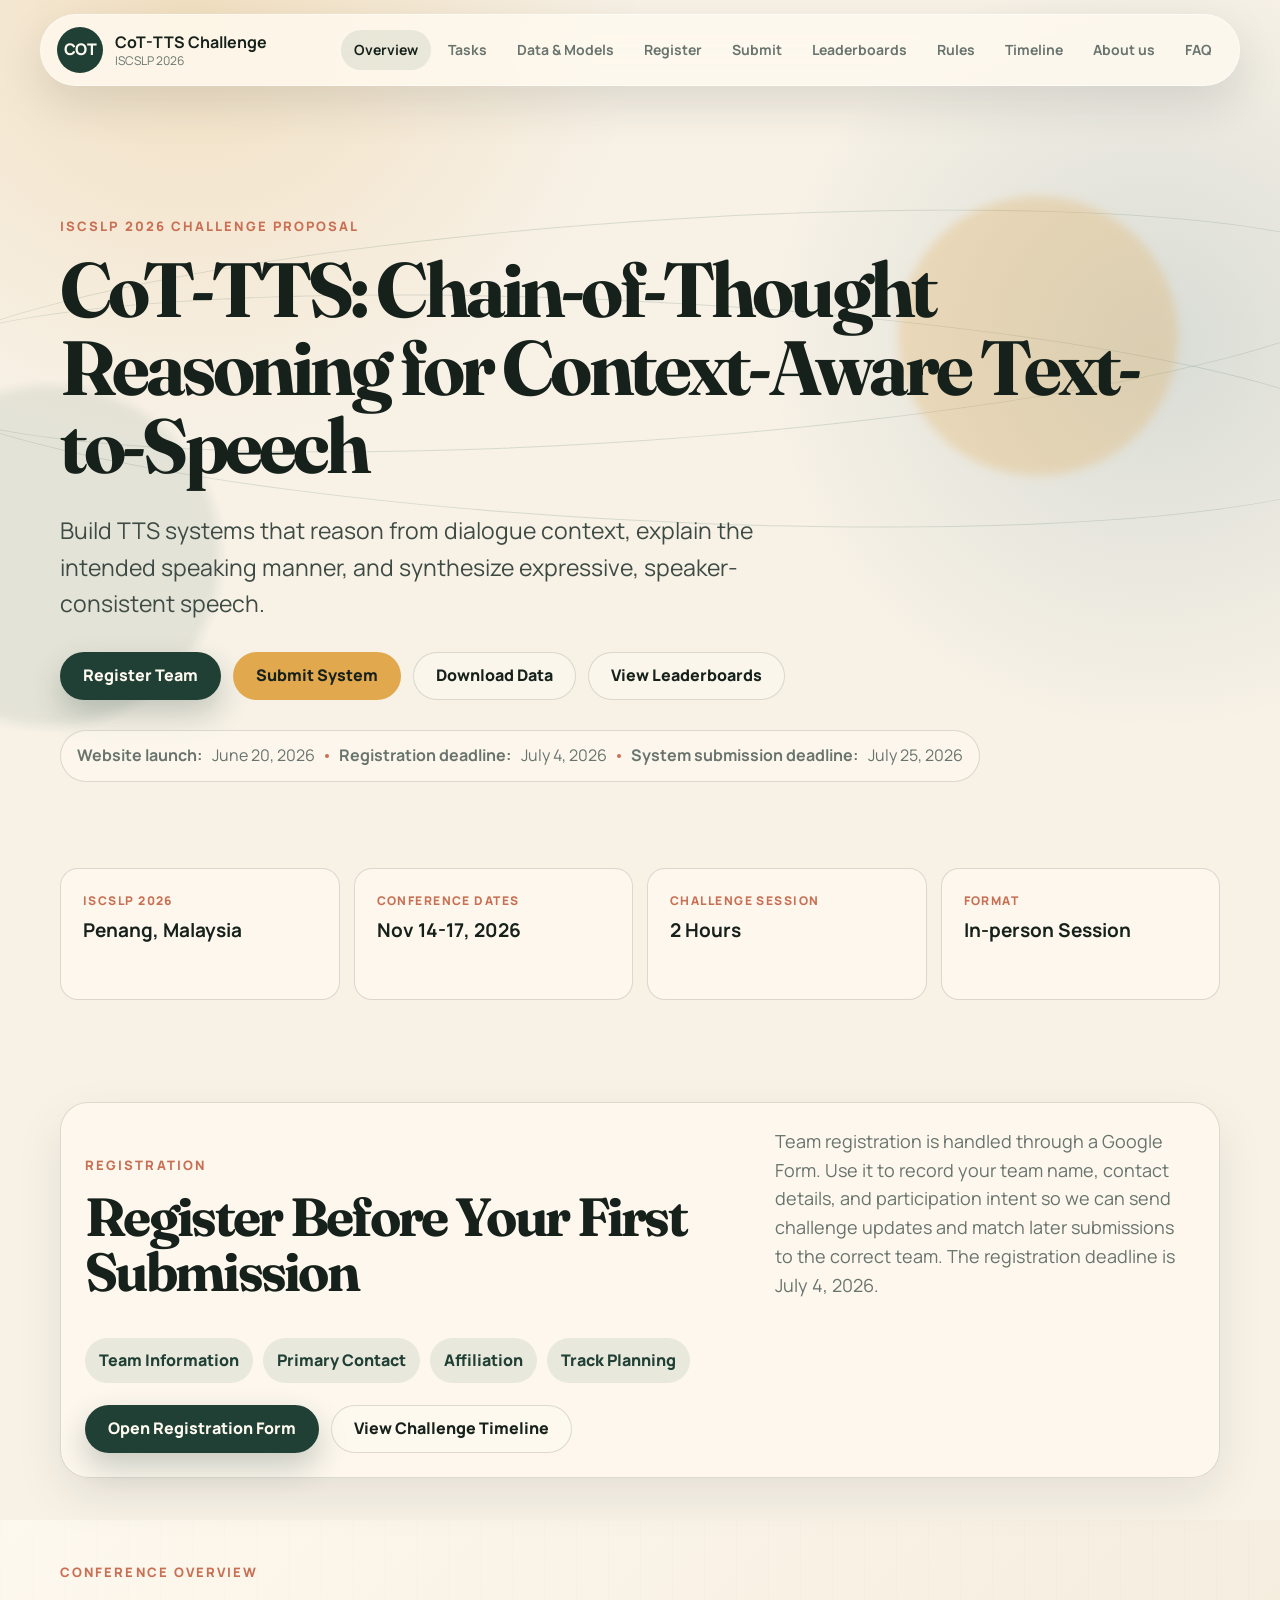
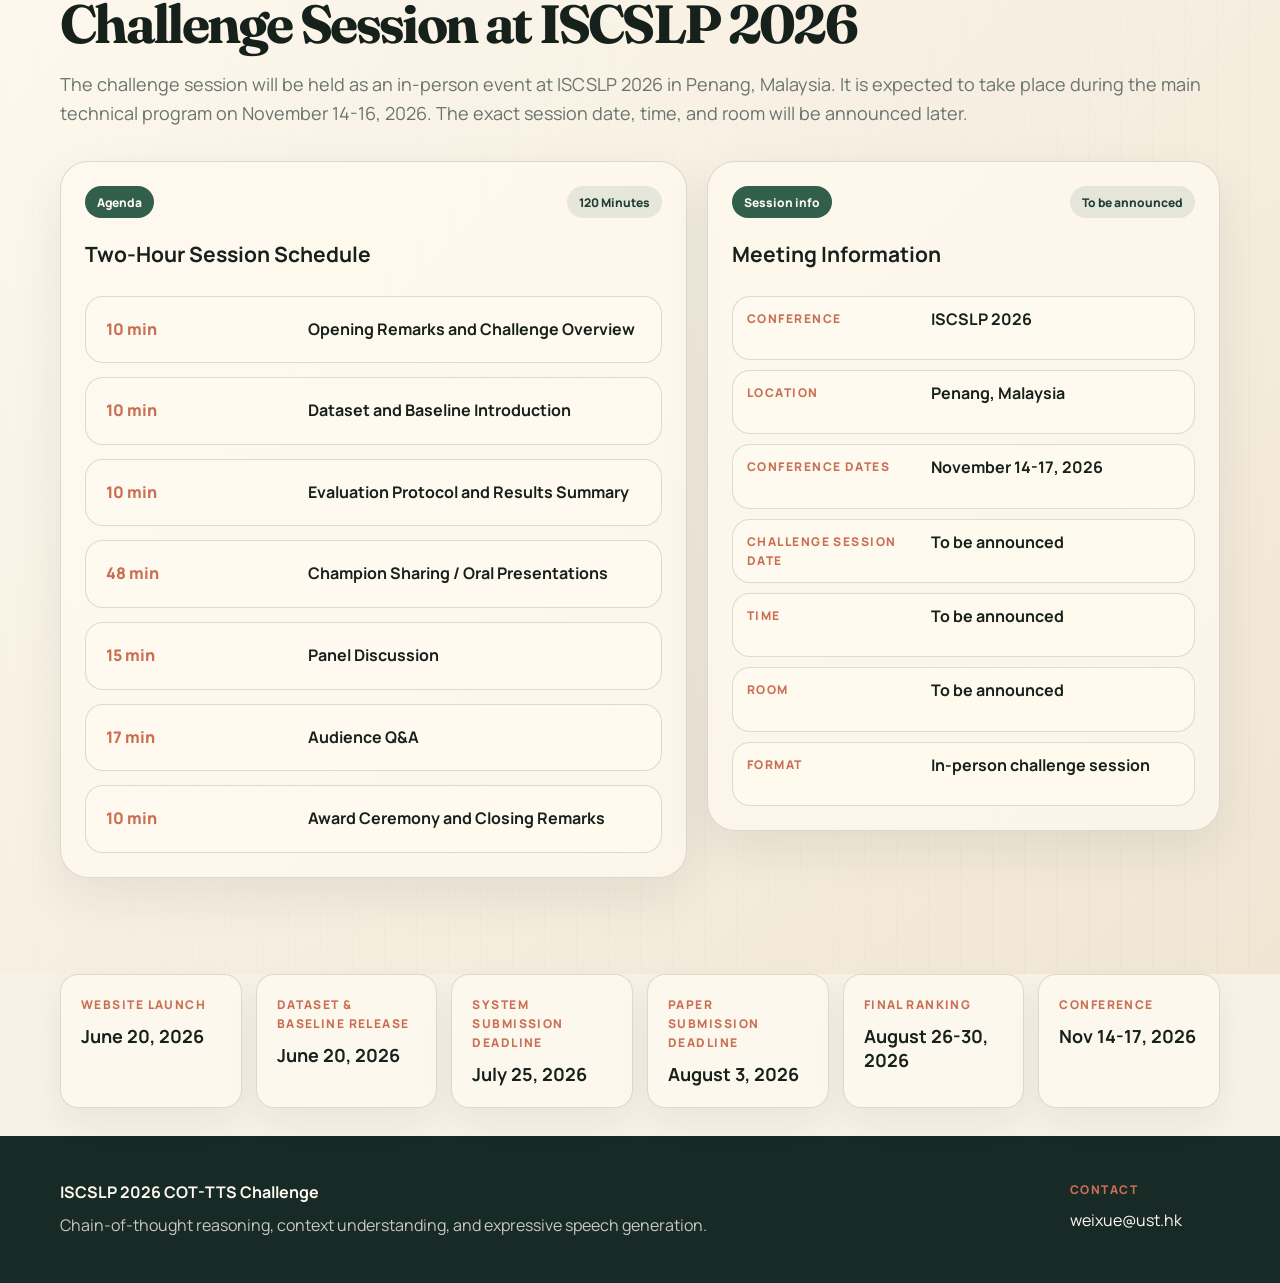
==== index.html @ 22c785c3 "initial commit" ====
<!doctype html>
<html lang="en">
  <head>
    <meta charset="utf-8">
    <meta name="viewport" content="width=device-width, initial-scale=1">
    <meta name="description" content="ISCSLP 2026 CoT-TTS Challenge: Chain-of-Thought Reasoning for Context-Aware Text-to-Speech">
    <title>Overview | ISCSLP 2026</title>
    <link rel="preconnect" href="https://fonts.googleapis.com">
    <link rel="preconnect" href="https://fonts.gstatic.com" crossorigin>
    <link href="https://fonts.googleapis.com/css2?family=Fraunces:opsz,wght@9..144,600;9..144,750&family=Manrope:wght@400;500;600;700;800&display=swap" rel="stylesheet">
    <link rel="stylesheet" href="styles.css">
  </head>
  <body>
    <header class="site-header" >
      <a class="brand" href="index.html" aria-label="Go to overview">
        <span class="brand-mark">COT</span>
        <span>
          <strong>CoT-TTS Challenge</strong>
          <small>ISCSLP 2026</small>
        </span>
      </a>
      <button class="nav-toggle" type="button" aria-expanded="false" aria-controls="site-nav">
        <span></span>
        <span></span>
      </button>
      <nav class="site-nav" id="site-nav" aria-label="Primary navigation">
        <a href="index.html">Overview</a>
        <a href="tasks.html">Tasks</a>
        <a href="resources.html">Data & Models</a>
        <a href="https://docs.google.com/forms/d/e/1FAIpQLSdpfl5xI0nBUQJxdKUBR28gNc4p3qWKz-i7frjGPSULGJuAfw/viewform?usp=dialog" target="_blank" rel="noreferrer">Register</a>
        <a href="submit.html">Submit</a>
        <a href="leaderboards.html">Leaderboards</a>
        <a href="rules.html">Rules</a>
        <a href="timeline.html">Timeline</a>
        <a href="community.html">About us</a>
        <a href="faq.html">FAQ</a>
      </nav>
    </header>

    <main>
      <section class="hero section-pad overview-hero" id="overview">
        <div class="hero-bg" aria-hidden="true">
          <span class="wave wave-a"></span>
          <span class="wave wave-b"></span>
          <span class="orb orb-a"></span>
          <span class="orb orb-b"></span>
        </div>
        <div class="container hero-grid">
          <div class="hero-copy reveal">
            <p class="eyebrow">ISCSLP 2026 challenge proposal</p>
            <h1>CoT-TTS: Chain-of-Thought Reasoning for Context-Aware Text-to-Speech</h1>
            <p class="lead">
              Build TTS systems that reason from dialogue context,
              explain the intended speaking manner, and synthesize expressive,
              speaker-consistent speech.
            </p>
            <div class="hero-actions">
              <a class="btn primary" href="https://docs.google.com/forms/d/e/1FAIpQLSdpfl5xI0nBUQJxdKUBR28gNc4p3qWKz-i7frjGPSULGJuAfw/viewform?usp=dialog" target="_blank" rel="noreferrer">Register Team</a>
              <a class="btn secondary" href="submit.html">Submit System</a>
              <a class="btn ghost" href="resources.html">Download Data</a>
              <a class="btn ghost" href="leaderboards.html">View Leaderboards</a>
            </div>
            <div class="notice">
              <strong>Website launch:</strong> June 20, 2026
              <span></span>
              <strong>Registration deadline:</strong> July 4, 2026
              <span></span>
              <strong>System submission deadline:</strong> July 25, 2026
            </div>
          </div>
        </div>
      </section>

      <section class="section-pad compact overview-stats">
        <div class="container">
          <div class="facts reveal">
            <article>
              <span>ISCSLP 2026</span>
              <strong>Penang, Malaysia</strong>
            </article>
            <article>
              <span>Conference Dates</span>
              <strong>Nov 14-17, 2026</strong>
            </article>
            <article>
              <span>Challenge Session</span>
              <strong>2 Hours</strong>
            </article>
            <article>
              <span>Format</span>
              <strong>In-person Session</strong>
            </article>
          </div>
        </div>
      </section>

      <section class="section-pad compact">
        <div class="container">
          <div class="access-panel reveal">
            <div class="section-heading split registration-heading">
              <div>
                <p class="eyebrow">Registration</p>
                <h2>Register Before Your First Submission</h2>
              </div>
              <p>
                Team registration is handled through a Google Form. Use it to record your
                team name, contact details, and participation intent so we can send
                challenge updates and match later submissions to the correct team. The
                registration deadline is July 4, 2026.
              </p>
            </div>
            <div class="access-steps">
              <span>Team Information</span>
              <span>Primary Contact</span>
              <span>Affiliation</span>
              <span>Track Planning</span>
            </div>
            <div class="hero-actions registration-actions">
              <a class="btn primary" href="https://docs.google.com/forms/d/e/1FAIpQLSdpfl5xI0nBUQJxdKUBR28gNc4p3qWKz-i7frjGPSULGJuAfw/viewform?usp=dialog" target="_blank" rel="noreferrer">Open Registration Form</a>
              <a class="btn ghost" href="timeline.html">View Challenge Timeline</a>
            </div>
          </div>
        </div>
      </section>

      <section class="section-pad tint overview-session-section">
        <div class="container">
          <div class="section-heading overview-heading reveal">
            <div>
              <p class="eyebrow">Conference overview</p>
              <h2>Challenge Session at ISCSLP 2026</h2>
            </div>
            <p>
              The challenge session will be held as an in-person event at ISCSLP 2026 in
              Penang, Malaysia. It is expected to take place during the main technical
              program on November 14-16, 2026. The exact session date, time, and room
              will be announced later.
            </p>
          </div>

          <div class="overview-grid">
            <article class="overview-card reveal">
              <div class="track-top">
                <span class="tag">Agenda</span>
                <span class="pill">120 Minutes</span>
              </div>
              <h3>Two-Hour Session Schedule</h3>
              <div class="timeline overview-timeline compact-agenda">
                <div><time>10 min</time><strong>Opening Remarks and Challenge Overview</strong></div>
                <div><time>10 min</time><strong>Dataset and Baseline Introduction</strong></div>
                <div><time>10 min</time><strong>Evaluation Protocol and Results Summary</strong></div>
                <div>
                  <time>48 min</time>
                  <strong>Champion Sharing / Oral Presentations</strong>
                </div>
                <div><time>15 min</time><strong>Panel Discussion</strong></div>
                <div><time>17 min</time><strong>Audience Q&amp;A</strong></div>
                <div><time>10 min</time><strong>Award Ceremony and Closing Remarks</strong></div>
              </div>
            </article>

            <div class="overview-side reveal delay-1">
              <article class="overview-card meeting-card">
                <div class="track-top">
                  <span class="tag">Session info</span>
                  <span class="pill">To be announced</span>
                </div>
                <h3>Meeting Information</h3>
                <div class="meeting-list">
                  <div><span>Conference</span><strong>ISCSLP 2026</strong></div>
                  <div><span>Location</span><strong>Penang, Malaysia</strong></div>
                  <div><span>Conference Dates</span><strong>November 14-17, 2026</strong></div>
                  <div><span>Challenge Session Date</span><strong>To be announced</strong></div>
                  <div><span>Time</span><strong>To be announced</strong></div>
                  <div><span>Room</span><strong>To be announced</strong></div>
                  <div><span>Format</span><strong>In-person challenge session</strong></div>
                </div>
              </article>
            </div>
          </div>
        </div>
      </section>
    </main>

    <section class="important-dates-strip">
      <div class="container important-dates-grid">
        <article>
          <span>Website Launch</span>
          <strong>June 20, 2026</strong>
        </article>
        <article>
          <span>Dataset &amp; Baseline Release</span>
          <strong>June 20, 2026</strong>
        </article>
        <article>
          <span>System Submission Deadline</span>
          <strong>July 25, 2026</strong>
        </article>
        <article>
          <span>Paper Submission Deadline</span>
          <strong>August 3, 2026</strong>
        </article>
        <article>
          <span>Final Ranking</span>
          <strong>August 26-30, 2026</strong>
        </article>
        <article>
          <span>Conference</span>
          <strong>Nov 14-17, 2026</strong>
        </article>
      </div>
    </section>

    <footer class="site-footer">
      <div class="container footer-grid">
        <div>
          <strong>ISCSLP 2026 COT-TTS Challenge</strong>
          <p>Chain-of-thought reasoning, context understanding, and expressive speech generation.</p>
        </div>
        <div>
          <span>Contact</span>
          <a href="mailto:weixue@ust.hk">weixue@ust.hk</a>
        </div>
      </div>
    </footer>

    <script src="script.js"></script>
  </body>
</html>
---- styles.css ----
:root {
  --ink: #16211b;
  --muted: #68746d;
  --paper: #f7f1e6;
  --paper-strong: #fffaf0;
  --moss: #315f4b;
  --moss-dark: #203f35;
  --amber: #e2a84d;
  --clay: #c96f53;
  --blue: #4b7c8a;
  --line: rgba(22, 33, 27, 0.14);
  --shadow: 0 24px 70px rgba(34, 50, 42, 0.16);
  --radius: 28px;
  --radius-sm: 18px;
  --font-display: "Fraunces", Georgia, serif;
  --font-body: "Manrope", sans-serif;
}

* {
  box-sizing: border-box;
}

html {
  scroll-behavior: smooth;
}

body {
  margin: 0;
  color: var(--ink);
  background:
    radial-gradient(circle at 15% 0%, rgba(226, 168, 77, 0.24), transparent 28rem),
    radial-gradient(circle at 90% 12%, rgba(75, 124, 138, 0.18), transparent 24rem),
    var(--paper);
  font-family: var(--font-body);
  line-height: 1.6;
}

a {
  color: inherit;
  text-decoration: none;
}

button,
input,
select,
textarea {
  font: inherit;
}

.container {
  width: min(1160px, calc(100% - 40px));
  margin: 0 auto;
}

.section-pad {
  padding: 96px 0;
}

.section-pad.compact {
  padding: 42px 0;
}

.tint {
  background:
    linear-gradient(135deg, rgba(255, 250, 240, 0.82), rgba(230, 216, 190, 0.46)),
    repeating-linear-gradient(90deg, rgba(49, 95, 75, 0.04) 0 1px, transparent 1px 32px);
}

.site-header {
  position: sticky;
  top: 14px;
  z-index: 20;
  display: flex;
  align-items: center;
  justify-content: space-between;
  gap: 20px;
  width: min(1200px, calc(100% - 28px));
  margin: 14px auto 0;
  padding: 12px 14px 12px 16px;
  border: 1px solid rgba(255, 255, 255, 0.48);
  border-radius: 999px;
  background: rgba(255, 250, 240, 0.78);
  box-shadow: 0 18px 45px rgba(31, 44, 38, 0.12);
  backdrop-filter: blur(18px);
}

.brand {
  display: inline-flex;
  align-items: center;
  gap: 12px;
}

.brand-mark {
  display: grid;
  place-items: center;
  width: 46px;
  height: 46px;
  border-radius: 50%;
  color: var(--paper-strong);
  background: var(--moss-dark);
  font-weight: 800;
  letter-spacing: -0.04em;
}

.brand strong,
.brand small {
  display: block;
}

.brand small {
  margin-top: -4px;
  color: var(--muted);
  font-size: 12px;
}

.site-nav {
  display: flex;
  align-items: center;
  gap: 4px;
}

.site-nav a {
  padding: 9px 13px;
  border-radius: 999px;
  color: var(--muted);
  font-size: 14px;
  font-weight: 700;
}

.site-nav a:hover,
.site-nav a.active {
  color: var(--ink);
  background: rgba(49, 95, 75, 0.1);
}

.inline-link {
  color: var(--moss-dark);
  text-decoration: underline;
  text-underline-offset: 0.18em;
}

.nav-toggle {
  display: none;
  width: 44px;
  height: 44px;
  border: 0;
  border-radius: 50%;
  background: var(--moss-dark);
}

.nav-toggle span {
  display: block;
  width: 18px;
  height: 2px;
  margin: 5px auto;
  background: var(--paper-strong);
}

.hero {
  position: relative;
  min-height: 640px;
  padding-top: 130px;
  overflow: hidden;
}

.overview-hero {
  min-height: 580px;
  padding-bottom: 44px;
}

.hero-bg {
  position: absolute;
  inset: 0;
  pointer-events: none;
  overflow: hidden;
}

.wave {
  position: absolute;
  left: -8%;
  right: -8%;
  height: 220px;
  border: 1px solid rgba(49, 95, 75, 0.16);
  border-radius: 50%;
  transform: rotate(-4deg);
}

.wave-a {
  top: 135px;
}

.wave-b {
  top: 215px;
  transform: rotate(3deg);
}

.orb {
  position: absolute;
  border-radius: 50%;
  filter: blur(5px);
  opacity: 0.78;
}

.orb-a {
  width: 280px;
  height: 280px;
  right: 8%;
  top: 110px;
  background: rgba(226, 168, 77, 0.34);
}

.orb-b {
  width: 340px;
  height: 340px;
  left: -120px;
  bottom: 100px;
  background: rgba(49, 95, 75, 0.12);
}

.hero-grid {
  position: relative;
  display: block;
}

.eyebrow {
  margin: 0 0 14px;
  color: var(--clay);
  font-size: 13px;
  font-weight: 800;
  letter-spacing: 0.16em;
  text-transform: uppercase;
}

h1,
h2,
h3,
p {
  margin-top: 0;
}

h1,
h2 {
  font-family: var(--font-display);
  line-height: 1.02;
  letter-spacing: -0.05em;
  overflow-wrap: normal;
  word-break: normal;
}

h1 {
  max-width: 1120px;
  margin-bottom: 26px;
  font-size: clamp(44px, 6vw, 82px);
}

h2 {
  max-width: 980px;
  margin-bottom: 18px;
  font-size: clamp(34px, 4.2vw, 60px);
}

h3 {
  margin-bottom: 12px;
  font-size: 21px;
  line-height: 1.2;
}

.lead {
  max-width: 760px;
  color: #3d4b44;
  font-size: clamp(18px, 2vw, 23px);
}

.hero-actions,
.form-actions {
  display: flex;
  flex-wrap: wrap;
  gap: 12px;
  margin-top: 30px;
}

.btn {
  display: inline-flex;
  align-items: center;
  justify-content: center;
  min-height: 48px;
  padding: 0 22px;
  border: 1px solid transparent;
  border-radius: 999px;
  cursor: pointer;
  font-weight: 800;
  transition: transform 180ms ease, box-shadow 180ms ease, background 180ms ease;
}

.btn:hover {
  transform: translateY(-2px);
}

.btn.primary {
  color: var(--paper-strong);
  background: var(--moss-dark);
  box-shadow: 0 14px 30px rgba(32, 63, 53, 0.24);
}

.btn.secondary {
  color: var(--ink);
  background: var(--amber);
}

.btn.ghost {
  border-color: var(--line);
  background: rgba(255, 250, 240, 0.48);
}

.notice {
  display: inline-flex;
  flex-wrap: wrap;
  gap: 10px;
  align-items: center;
  margin-top: 30px;
  padding: 12px 16px;
  border: 1px solid var(--line);
  border-radius: 999px;
  color: var(--muted);
  background: rgba(255, 250, 240, 0.58);
}

.notice span {
  width: 4px;
  height: 4px;
  border-radius: 50%;
  background: var(--clay);
}

.facts {
  display: grid;
  grid-template-columns: repeat(4, 1fr);
  gap: 14px;
}

.overview-stats {
  padding-top: 18px;
  padding-bottom: 42px;
}

.facts article {
  min-height: 132px;
  padding: 22px;
  border: 1px solid var(--line);
  border-radius: var(--radius-sm);
  background: rgba(255, 250, 240, 0.68);
}

.facts span,
.data-summary span,
.resource-card span,
.site-footer span {
  display: block;
  margin-bottom: 9px;
  color: var(--clay);
  font-size: 12px;
  font-weight: 800;
  letter-spacing: 0.12em;
  text-transform: uppercase;
}

.facts strong {
  display: block;
  font-size: 19px;
  line-height: 1.25;
}

.section-heading {
  margin-bottom: 34px;
}

.section-heading > p:not(.eyebrow) {
  max-width: 690px;
  color: var(--muted);
  font-size: 18px;
}

.section-heading.split {
  display: grid;
  grid-template-columns: minmax(0, 1fr) minmax(260px, 420px);
  align-items: end;
  gap: 34px;
}

.track-grid,
.rules-grid {
  display: grid;
  grid-template-columns: repeat(2, 1fr);
  gap: 24px;
}

.track-card,
.rule-card,
.submission-shell,
.access-panel {
  border: 1px solid var(--line);
  border-radius: var(--radius);
  background: rgba(255, 250, 240, 0.72);
  box-shadow: 0 18px 50px rgba(31, 44, 38, 0.08);
}

.track-card {
  padding: 30px;
  overflow: hidden;
}

.track-card.accent {
  background: linear-gradient(145deg, rgba(75, 124, 138, 0.15), rgba(255, 250, 240, 0.78));
}

.challenge-badges {
  display: flex;
  flex-wrap: wrap;
  gap: 12px;
  margin-bottom: 24px;
}

.challenge-badges span {
  display: inline-flex;
  align-items: center;
  min-height: 40px;
  padding: 0 16px;
  border: 1px solid var(--line);
  border-radius: 999px;
  color: var(--moss-dark);
  background: rgba(255, 250, 240, 0.74);
  font-size: 13px;
  font-weight: 800;
}

.section-block {
  margin-top: 28px;
}

.compact-heading {
  margin-bottom: 18px;
}

.compact-heading h3 {
  margin-bottom: 0;
}

.evaluation-heading > p:not(.eyebrow) {
  max-width: none;
}

.task-pipeline {
  margin-bottom: 28px;
  padding: 24px;
  border: 1px solid var(--line);
  border-radius: var(--radius);
  background: rgba(255, 250, 240, 0.62);
  box-shadow: 0 18px 50px rgba(31, 44, 38, 0.08);
}

.pipeline-grid {
  display: grid;
  grid-template-columns: repeat(3, 1fr);
  gap: 18px;
}

.pipeline-step {
  position: relative;
  min-height: 100%;
  padding: 22px;
  border: 1px solid var(--line);
  border-radius: var(--radius-sm);
  background: var(--paper-strong);
}

.pipeline-step:not(:last-child)::after {
  content: "\2192";
  position: absolute;
  top: 50%;
  right: -14px;
  transform: translateY(-50%);
  display: grid;
  place-items: center;
  width: 28px;
  height: 28px;
  border-radius: 50%;
  color: var(--paper-strong);
  background: var(--moss);
  font-size: 14px;
  font-weight: 800;
  box-shadow: 0 10px 24px rgba(31, 44, 38, 0.16);
}

.pipeline-step.emphasis {
  background: linear-gradient(145deg, rgba(49, 95, 75, 0.12), rgba(255, 250, 240, 0.88));
}

.step-index {
  display: inline-flex;
  align-items: center;
  justify-content: center;
  min-width: 42px;
  min-height: 42px;
  margin-bottom: 18px;
  border-radius: 50%;
  color: var(--paper-strong);
  background: var(--moss-dark);
  font-size: 12px;
  font-weight: 800;
}

.pipeline-step h4 {
  margin: 0 0 10px;
  font-size: 20px;
  line-height: 1.2;
}

.pipeline-step p {
  margin-bottom: 0;
  color: var(--muted);
}

.track-top {
  display: flex;
  justify-content: space-between;
  gap: 12px;
  margin-bottom: 24px;
}

.expanded-tracks {
  align-items: start;
}

.track-detail {
  margin-top: 20px;
}

.track-detail strong {
  display: block;
  margin-bottom: 10px;
  color: var(--clay);
  font-size: 12px;
  font-weight: 800;
  letter-spacing: 0.12em;
  text-transform: uppercase;
}

.track-detail p {
  margin-bottom: 0;
  color: var(--muted);
}

.tag,
.pill {
  display: inline-flex;
  align-items: center;
  min-height: 32px;
  padding: 0 12px;
  border-radius: 999px;
  font-size: 12px;
  font-weight: 800;
}

.tag {
  color: var(--paper-strong);
  background: var(--moss);
}

.pill {
  color: var(--moss-dark);
  background: rgba(49, 95, 75, 0.11);
}

.input-tags {
  display: flex;
  flex-wrap: wrap;
  gap: 10px;
}

.input-tags .pill {
  background: rgba(75, 124, 138, 0.12);
}

pre {
  margin: 24px 0 0;
  padding: 18px;
  overflow: auto;
  border-radius: 18px;
  color: #f7f1e6;
  background: #172a26;
  font-size: 13px;
}

.resource-grid {
  display: grid;
  grid-template-columns: repeat(4, 1fr);
  gap: 16px;
}

.resource-card {
  min-height: 212px;
  padding: 24px;
  border: 1px solid var(--line);
  border-radius: var(--radius-sm);
  background: var(--paper-strong);
  transition: transform 180ms ease, box-shadow 180ms ease;
}

.resource-card:hover {
  transform: translateY(-5px);
  box-shadow: var(--shadow);
}

.resource-card strong {
  display: block;
  margin-bottom: 10px;
  font-size: 22px;
  line-height: 1.16;
}

.resource-card small {
  color: var(--muted);
  font-size: 14px;
}

.resource-hero-card {
  display: grid;
  grid-template-columns: minmax(0, 1.1fr) minmax(340px, 0.9fr);
  gap: 24px;
  padding: 30px;
  border: 1px solid var(--line);
  border-radius: var(--radius);
  background: rgba(255, 250, 240, 0.72);
  box-shadow: 0 18px 50px rgba(31, 44, 38, 0.08);
}

.resource-hero-copy > span,
.resource-detail-card strong,
.resource-stats-grid span {
  display: block;
  margin-bottom: 10px;
  color: var(--clay);
  font-size: 12px;
  font-weight: 800;
  letter-spacing: 0.12em;
  text-transform: uppercase;
}

.resource-hero-copy h3 {
  margin-bottom: 14px;
  font-family: var(--font-display);
  font-size: clamp(28px, 3vw, 42px);
  line-height: 1.02;
  letter-spacing: -0.04em;
}

.resource-hero-copy p,
.resource-note-card p {
  color: var(--muted);
  font-size: 16px;
}

.resource-actions {
  display: flex;
  flex-wrap: wrap;
  gap: 12px;
  margin-top: 24px;
}

.resource-hero-meta {
  display: grid;
  gap: 16px;
}

.resource-stats-grid {
  display: grid;
  grid-template-columns: 1fr;
  gap: 16px;
}

.resource-stats-grid article,
.resource-detail-card,
.resource-note-card {
  padding: 24px;
  border: 1px solid var(--line);
  border-radius: var(--radius-sm);
  background: rgba(255, 250, 240, 0.84);
}

.resource-stats-grid strong {
  display: block;
  margin-bottom: 8px;
  font-family: var(--font-display);
  font-size: 30px;
  line-height: 1;
  letter-spacing: -0.04em;
}

.resource-stats-grid small {
  color: var(--muted);
}

.resource-tags {
  display: flex;
  flex-wrap: wrap;
  gap: 10px;
  margin-top: 12px;
}

.resource-tags .pill {
  background: rgba(75, 124, 138, 0.12);
}

.resource-baseline-grid {
  display: grid;
  grid-template-columns: repeat(2, 1fr);
  gap: 24px;
}

.resource-baseline-grid .track-card {
  min-height: 100%;
}

.resource-note-card {
  margin-top: 28px;
  background: rgba(255, 250, 240, 0.68);
}

.resource-note-card h3 {
  margin-bottom: 10px;
}

.rules-overview-card {
  display: grid;
  grid-template-columns: minmax(0, 1.15fr) minmax(320px, 0.85fr);
  gap: 24px;
  margin-bottom: 28px;
  padding: 30px;
  border: 1px solid var(--line);
  border-radius: var(--radius);
  background: linear-gradient(145deg, rgba(255, 250, 240, 0.82), rgba(75, 124, 138, 0.12));
  box-shadow: 0 18px 50px rgba(31, 44, 38, 0.08);
}

.rules-overview-copy h3 {
  margin-bottom: 14px;
  font-family: var(--font-display);
  font-size: clamp(30px, 3vw, 44px);
  line-height: 1.04;
  letter-spacing: -0.04em;
}

.rules-overview-copy p,
.rule-intro {
  color: var(--muted);
}

.rules-overview-side {
  display: grid;
  align-content: start;
  gap: 18px;
}

.rules-hard-constraints,
.warning-chip-row {
  display: flex;
  flex-wrap: wrap;
  gap: 10px;
}

.hard-constraint {
  display: inline-flex;
  align-items: center;
  min-height: 40px;
  padding: 0 15px;
  border: 1px solid rgba(49, 95, 75, 0.18);
  border-radius: 999px;
  color: var(--paper-strong);
  background: var(--moss-dark);
  box-shadow: 0 12px 24px rgba(31, 44, 38, 0.14);
  font-size: 12px;
  font-weight: 800;
  letter-spacing: 0.04em;
  text-transform: uppercase;
}

.rules-detail-grid {
  display: grid;
  grid-template-columns: repeat(2, 1fr);
  gap: 24px;
  align-items: start;
}

.formal-rules-grid {
  align-items: start;
}

.rule-card {
  padding: 28px;
}

.rule-label {
  display: inline-block;
  margin-bottom: 12px;
  color: var(--clay);
  font-size: 12px;
  font-weight: 800;
  letter-spacing: 0.12em;
  text-transform: uppercase;
}

.rule-card h3 {
  margin-bottom: 12px;
}

.rule-chips {
  display: flex;
  flex-wrap: wrap;
  gap: 10px;
  margin: 18px 0 0;
}

.rule-points {
  display: grid;
  gap: 12px;
  margin-top: 18px;
}

.rule-points p {
  margin: 0;
  color: var(--muted);
}

.rule-subgrid {
  display: grid;
  grid-template-columns: repeat(2, 1fr);
  gap: 14px;
  margin-top: 18px;
}

.rule-panel {
  padding: 18px 20px;
  border: 1px solid var(--line);
  border-radius: var(--radius-sm);
  background: rgba(255, 250, 240, 0.8);
}

.rule-panel strong {
  display: block;
  margin-bottom: 10px;
  color: var(--clay);
  font-size: 12px;
  font-weight: 800;
  letter-spacing: 0.12em;
  text-transform: uppercase;
}

.rule-list {
  margin: 16px 0 0;
  padding-left: 20px;
  color: var(--muted);
}

.rule-list li + li {
  margin-top: 10px;
}

.rule-list-spaced {
  margin-top: 18px;
}

.rule-warning-card {
  background: linear-gradient(145deg, rgba(201, 111, 83, 0.14), rgba(255, 250, 240, 0.82));
}

.rule-warning-card .pill {
  background: rgba(201, 111, 83, 0.12);
  color: #6f392a;
}

.warning-hard {
  border-color: rgba(151, 71, 49, 0.18);
  background: #8d4a36;
}

.warning-list li {
  color: #6b493f;
}

.rules-checklist-card {
  margin-top: 28px;
}

.rules-quick-grid {
  display: grid;
  grid-template-columns: repeat(3, 1fr);
  gap: 14px;
  margin-top: 18px;
}

.quick-check-item {
  display: grid;
  grid-template-columns: 28px minmax(0, 1fr);
  gap: 12px;
  align-items: start;
  padding: 18px 20px;
  border: 1px solid var(--line);
  border-radius: var(--radius-sm);
  background: rgba(255, 250, 240, 0.82);
}

.quick-check-item p {
  margin: 0;
  color: var(--muted);
  font-weight: 700;
  line-height: 1.5;
}

.overview-grid {
  display: grid;
  grid-template-columns: minmax(0, 1.1fr) minmax(320px, 0.9fr);
  gap: 20px;
  align-items: stretch;
}

.overview-session-section {
  padding-top: 42px;
}

.overview-heading > p:not(.eyebrow) {
  max-width: none;
}

.overview-side {
  display: grid;
  align-content: start;
}

.overview-card {
  display: flex;
  flex-direction: column;
  padding: 24px;
  border: 1px solid var(--line);
  border-radius: var(--radius);
  background: rgba(255, 250, 240, 0.72);
  box-shadow: 0 18px 50px rgba(31, 44, 38, 0.08);
}

.overview-timeline {
  margin-top: 16px;
  gap: 10px;
  grid-auto-rows: 1fr;
}

.overview-timeline div {
  grid-template-columns: 92px minmax(0, 1fr);
  padding: 14px 16px;
  align-items: start;
}

.compact-agenda div > div p {
  margin: 6px 0 0;
  color: var(--muted);
  font-size: 14px;
  line-height: 1.5;
}

.meeting-card,
.expect-card {
  min-height: 100%;
}

.meeting-list {
  display: grid;
  gap: 10px;
  margin-top: 16px;
  grid-auto-rows: 1fr;
}

.meeting-list div {
  display: grid;
  grid-template-columns: minmax(120px, 170px) minmax(0, 1fr);
  gap: 14px;
  padding: 12px 14px;
  border: 1px solid var(--line);
  border-radius: var(--radius-sm);
  background: rgba(255, 250, 240, 0.82);
}

.meeting-list span,
.important-dates-grid span {
  display: block;
  color: var(--clay);
  font-size: 12px;
  font-weight: 800;
  letter-spacing: 0.12em;
  text-transform: uppercase;
}

.meeting-list strong {
  line-height: 1.3;
}

.overview-note {
  margin: 12px 0 0;
  color: var(--muted);
  font-size: 14px;
  line-height: 1.55;
}

.participant-card {
  padding: 22px;
}

.participant-card p {
  font-size: 15px;
  line-height: 1.65;
}

.participant-tags {
  display: flex;
  flex-wrap: wrap;
  gap: 10px;
  margin-top: 18px;
}

.participant-tags .pill {
  background: rgba(75, 124, 138, 0.12);
}

.important-dates-strip {
  padding: 0 0 28px;
  background: transparent;
}

.important-dates-grid {
  display: grid;
  grid-template-columns: repeat(6, 1fr);
  gap: 14px;
}

.important-dates-grid article {
  min-height: 108px;
  padding: 20px;
  border: 1px solid var(--line);
  border-radius: var(--radius-sm);
  background: rgba(255, 250, 240, 0.78);
  box-shadow: 0 14px 34px rgba(31, 44, 38, 0.06);
}

.important-dates-grid strong {
  display: block;
  margin-top: 10px;
  font-size: 18px;
  line-height: 1.35;
}

.data-summary,
.people-grid {
  display: grid;
  grid-template-columns: repeat(3, 1fr);
  gap: 16px;
  margin-top: 18px;
}

.data-summary article,
.people-grid article {
  padding: 24px;
  border: 1px solid var(--line);
  border-radius: var(--radius-sm);
  background: rgba(255, 250, 240, 0.78);
}

.person-card {
  display: flex;
  flex-direction: column;
  gap: 12px;
  min-height: 100%;
}

.person-card h3 {
  margin-bottom: 2px;
}

.data-summary strong {
  display: block;
  margin-bottom: 8px;
  font-family: var(--font-display);
  font-size: 31px;
  line-height: 1;
  letter-spacing: -0.04em;
}

.data-summary small,
.people-grid small {
  color: var(--muted);
}

.feature-grid article {
  min-height: 100%;
}

.people-grid p {
  margin-bottom: 0;
  color: #3d4b44;
}

.person-meta {
  font-size: 15px;
  font-weight: 700;
}

.person-contact {
  display: flex;
  flex-wrap: wrap;
  gap: 8px;
  align-items: baseline;
  padding-top: 2px;
}

.person-contact span {
  color: var(--clay);
  font-size: 12px;
  font-weight: 800;
  letter-spacing: 0.12em;
  text-transform: uppercase;
}

.person-contact a {
  color: var(--moss-dark);
  word-break: break-word;
}

.person-bio {
  color: var(--muted);
  font-size: 15px;
  line-height: 1.7;
}

.access-panel {
  margin-top: 18px;
  padding: 24px;
}

.registration-heading {
  margin-bottom: 20px;
}

.registration-actions {
  margin-top: 22px;
}

.access-steps {
  display: flex;
  flex-wrap: wrap;
  gap: 10px;
}

.access-steps span {
  padding: 10px 14px;
  border-radius: 999px;
  color: var(--moss-dark);
  background: rgba(49, 95, 75, 0.1);
  font-weight: 800;
}

.submission-shell {
  display: grid;
  grid-template-columns: minmax(0, 1fr) 360px;
  gap: 24px;
  padding: 24px;
}

.submission-notice {
  margin-bottom: 18px;
}

.submission-form {
  display: grid;
  grid-template-columns: repeat(2, 1fr);
  gap: 16px;
}

.submission-closed {
  opacity: 0.82;
}

label {
  display: grid;
  gap: 8px;
  color: var(--muted);
  font-size: 13px;
  font-weight: 800;
}

label.wide,
.form-actions.wide {
  grid-column: 1 / -1;
}

input,
select,
textarea {
  width: 100%;
  min-height: 48px;
  padding: 12px 14px;
  border: 1px solid var(--line);
  border-radius: 14px;
  color: var(--ink);
  background: var(--paper-strong);
}

textarea {
  min-height: 106px;
  resize: vertical;
}

input:disabled,
select:disabled,
textarea:disabled {
  cursor: not-allowed;
  color: #7a847e;
  background: rgba(255, 250, 240, 0.6);
}

.file-upload-control {
  display: flex;
  align-items: center;
  gap: 12px;
  min-height: 48px;
}

.sr-only-file-input {
  position: absolute;
  width: 1px;
  height: 1px;
  padding: 0;
  margin: -1px;
  overflow: hidden;
  clip: rect(0, 0, 0, 0);
  white-space: nowrap;
  border: 0;
}

.file-trigger {
  flex: 0 0 auto;
}

.file-upload-status {
  color: var(--muted);
  font-size: 14px;
  font-weight: 600;
}

.status-card {
  padding: 24px;
  border-radius: 22px;
  color: var(--paper-strong);
  background: linear-gradient(155deg, var(--moss-dark), #172a26);
}

.status-card ol {
  padding-left: 20px;
  color: rgba(255, 250, 240, 0.64);
}

.status-card li {
  margin: 10px 0;
}

.status-card li.done {
  color: var(--paper-strong);
  font-weight: 800;
}

.warning {
  margin-top: 22px;
  padding: 14px;
  border-radius: 16px;
  color: #302416;
  background: var(--amber);
  font-weight: 800;
}

.warning.ok {
  color: var(--paper-strong);
  background: var(--moss);
}

.warning.error {
  color: var(--paper-strong);
  background: var(--clay);
}

.coming-soon {
  color: var(--paper-strong);
  background: var(--moss);
}

.btn:disabled,
.btn[disabled] {
  cursor: not-allowed;
  opacity: 0.68;
  transform: none;
  box-shadow: none;
}

.btn:disabled:hover,
.btn[disabled]:hover {
  transform: none;
}

.checklist-list {
  display: grid;
  gap: 16px;
  margin: 18px 0 0;
  padding: 0;
  list-style: none;
}

.checklist-list li {
  display: grid;
  grid-template-columns: 28px minmax(0, 1fr);
  gap: 14px;
  align-items: start;
}

.check-icon {
  position: relative;
  display: inline-block;
  width: 22px;
  height: 22px;
  margin-top: 2px;
  border-radius: 6px;
  background: rgba(255, 250, 240, 0.14);
  border: 1px solid rgba(255, 250, 240, 0.18);
}

.check-icon::after {
  content: "";
  position: absolute;
  left: 6px;
  top: 3px;
  width: 6px;
  height: 11px;
  border-right: 2px solid var(--amber);
  border-bottom: 2px solid var(--amber);
  transform: rotate(40deg);
}

.checklist-list strong {
  display: block;
  margin-bottom: 6px;
  color: var(--paper-strong);
}

.checklist-list p {
  margin: 0;
  color: rgba(255, 250, 240, 0.72);
  font-size: 14px;
  line-height: 1.6;
}

.leaderboard-tabs {
  display: flex;
  flex-wrap: wrap;
  gap: 10px;
  margin-bottom: 18px;
}

.leaderboard-tabs button {
  min-height: 42px;
  padding: 0 16px;
  border: 1px solid var(--line);
  border-radius: 999px;
  color: var(--muted);
  background: var(--paper-strong);
  cursor: pointer;
  font-weight: 800;
}

.leaderboard-tabs button.active {
  color: var(--paper-strong);
  border-color: var(--moss-dark);
  background: var(--moss-dark);
}

.table-wrap {
  overflow-x: auto;
  border: 1px solid var(--line);
  border-radius: var(--radius);
  background: var(--paper-strong);
  box-shadow: var(--shadow);
}

table {
  width: 100%;
  border-collapse: collapse;
  min-width: 850px;
}

th,
td {
  padding: 16px 18px;
  border-bottom: 1px solid var(--line);
  text-align: left;
}

th {
  color: var(--muted);
  font-size: 12px;
  letter-spacing: 0.1em;
  text-transform: uppercase;
}

tbody tr:last-child td {
  border-bottom: 0;
}

tbody tr:hover {
  background: rgba(49, 95, 75, 0.06);
}

.evaluation-grid {
  display: grid;
  grid-template-columns: 0.86fr 1fr;
  gap: 30px;
}

.score-formula {
  display: grid;
  place-items: center;
  min-height: 220px;
  padding: 28px;
  border-radius: var(--radius);
  color: var(--paper-strong);
  background:
    radial-gradient(circle at 85% 25%, rgba(226, 168, 77, 0.4), transparent 10rem),
    var(--moss-dark);
  text-align: center;
}

.score-formula span {
  color: rgba(255, 250, 240, 0.7);
  font-weight: 800;
}

.score-formula strong {
  font-family: var(--font-display);
  font-size: clamp(30px, 4vw, 54px);
  line-height: 1;
}

.metric-list {
  grid-column: 1 / -1;
  display: grid;
  grid-template-columns: repeat(3, 1fr);
  gap: 16px;
}

.metric-list article,
.rule-card {
  padding: 24px;
}

.metric-list article {
  border: 1px solid var(--line);
  border-radius: var(--radius-sm);
  background: rgba(255, 250, 240, 0.72);
}

.task-metrics {
  grid-column: auto;
}

.important-rules {
  margin-top: 28px;
}

.rules-note-grid {
  display: grid;
  grid-template-columns: repeat(2, 1fr);
  gap: 14px;
}

.rules-note-grid p {
  margin: 0;
  padding: 18px 20px;
  border: 1px solid var(--line);
  border-radius: var(--radius-sm);
  background: rgba(255, 250, 240, 0.78);
  color: var(--muted);
  font-weight: 700;
}

.timeline {
  position: relative;
  display: grid;
  gap: 14px;
}

.timeline div {
  display: grid;
  grid-template-columns: 180px minmax(0, 1fr);
  gap: 22px;
  align-items: center;
  padding: 20px;
  border: 1px solid var(--line);
  border-radius: var(--radius-sm);
  background: rgba(255, 250, 240, 0.76);
}

.timeline time {
  color: var(--clay);
  font-weight: 800;
}

.faq-list {
  display: grid;
  gap: 12px;
}

details {
  border: 1px solid var(--line);
  border-radius: var(--radius-sm);
  background: var(--paper-strong);
}

summary {
  padding: 20px 22px;
  cursor: pointer;
  font-weight: 800;
}

details p {
  margin: 0;
  padding: 0 22px 22px;
  color: var(--muted);
}

.site-footer {
  padding: 44px 0;
  color: rgba(255, 250, 240, 0.76);
  background: #172a26;
}

.footer-grid {
  display: grid;
  grid-template-columns: 1fr auto auto;
  gap: 38px;
  align-items: start;
}

.site-footer strong {
  color: var(--paper-strong);
}

.site-footer p {
  margin: 8px 0 0;
}

.site-footer a {
  color: var(--paper-strong);
}

.reveal {
  opacity: 0;
  transform: translateY(18px);
  transition: opacity 700ms ease, transform 700ms ease;
}

.reveal.visible {
  opacity: 1;
  transform: translateY(0);
}

.delay-1 {
  transition-delay: 90ms;
}

.delay-2 {
  transition-delay: 180ms;
}

.delay-3 {
  transition-delay: 270ms;
}

@keyframes pulse {
  0%,
  100% {
    transform: scaleY(0.72);
  }
  50% {
    transform: scaleY(1);
  }
}

@media (max-width: 1100px) {
  .section-heading.split {
    grid-template-columns: 1fr;
    align-items: start;
  }
}

@media (max-width: 980px) {
  .site-header {
    align-items: flex-start;
    border-radius: 26px;
  }

  .nav-toggle {
    display: block;
  }

  .site-nav {
    position: absolute;
    top: calc(100% + 8px);
    left: 0;
    right: 0;
    display: none;
    flex-direction: column;
    align-items: stretch;
    padding: 12px;
    border: 1px solid rgba(255, 255, 255, 0.48);
    border-radius: 24px;
    background: rgba(255, 250, 240, 0.94);
    box-shadow: var(--shadow);
  }

  .site-nav.open {
    display: flex;
  }

  .site-nav a {
    padding: 12px 14px;
  }

  .hero-grid,
  .submission-shell,
  .evaluation-grid,
  .footer-grid {
    grid-template-columns: 1fr;
  }

  .facts,
  .important-dates-grid,
  .resource-grid,
  .resource-baseline-grid,
  .data-summary,
  .people-grid,
  .rules-quick-grid,
  .pipeline-grid,
  .rules-note-grid,
  .metric-list {
    grid-template-columns: repeat(2, 1fr);
  }

  .resource-hero-card {
    grid-template-columns: 1fr;
  }

  .rules-overview-card,
  .rule-subgrid {
    grid-template-columns: 1fr;
  }

  .overview-grid {
    grid-template-columns: 1fr;
  }

  .pipeline-step:not(:last-child)::after {
    right: -10px;
  }
}

@media (max-width: 720px) {
  .container {
    width: min(100% - 26px, 1160px);
  }

  .section-pad {
    padding: 72px 0;
  }

  .hero {
    min-height: auto;
    padding-top: 96px;
  }

  .overview-hero {
    padding-bottom: 28px;
  }

  .hero-grid,
  .track-grid,
  .rules-grid,
  .rules-detail-grid,
  .overview-grid,
  .facts,
  .important-dates-grid,
  .resource-grid,
  .resource-baseline-grid,
  .data-summary,
  .people-grid,
  .rules-quick-grid,
  .pipeline-grid,
  .rules-note-grid,
  .submission-form,
  .metric-list {
    grid-template-columns: 1fr;
  }

  .resource-hero-card,
  .resource-note-card,
  .rules-overview-card {
    padding: 22px;
  }

  .challenge-badges {
    gap: 10px;
  }

  .challenge-badges span {
    min-height: 38px;
    padding: 0 14px;
  }

  .pipeline-step:not(:last-child)::after {
    content: none;
  }

  .task-pipeline,
  .track-card {
    padding: 22px;
  }

  .overview-card {
    padding: 22px;
  }

  .notice {
    align-items: flex-start;
    border-radius: 22px;
  }

  .notice span {
    display: none;
  }

  .timeline div {
    grid-template-columns: 1fr;
    gap: 8px;
  }

  .meeting-list div {
    grid-template-columns: 1fr;
    gap: 6px;
  }

  .brand small {
    display: none;
  }
}
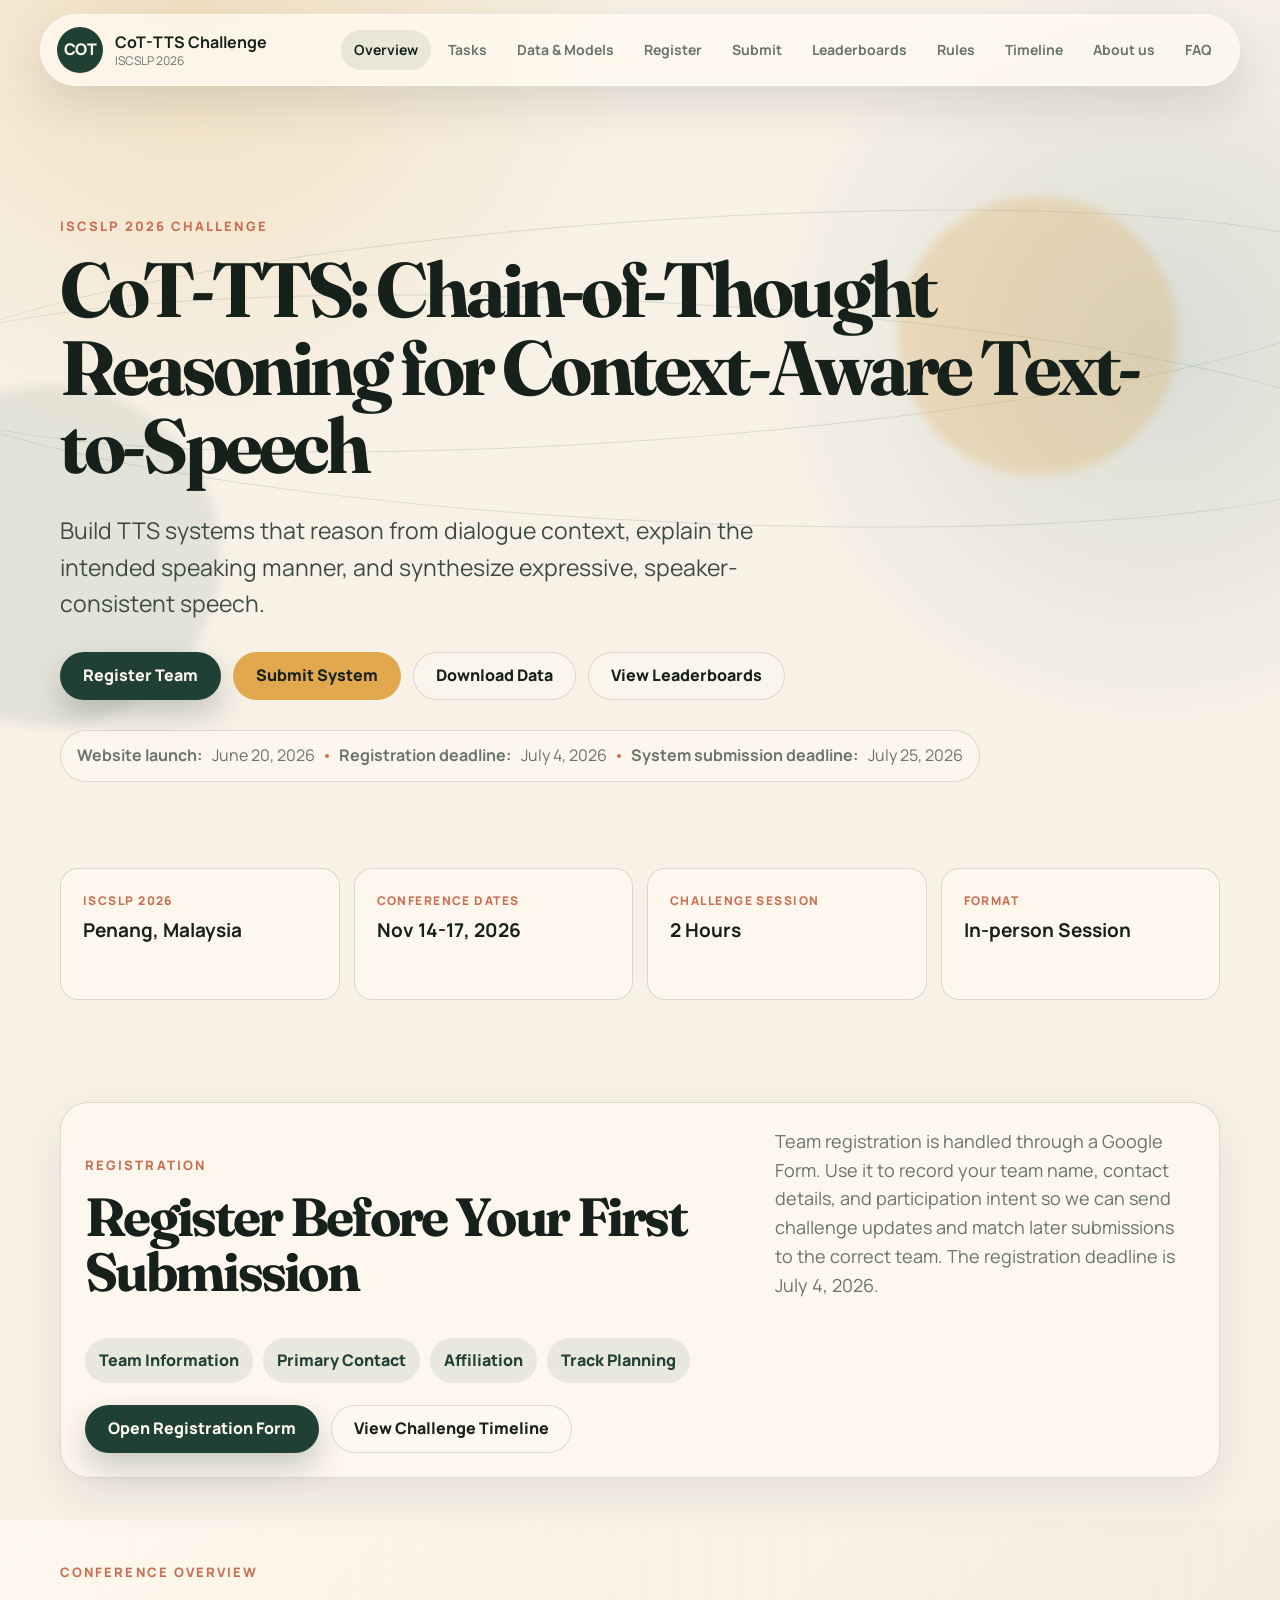
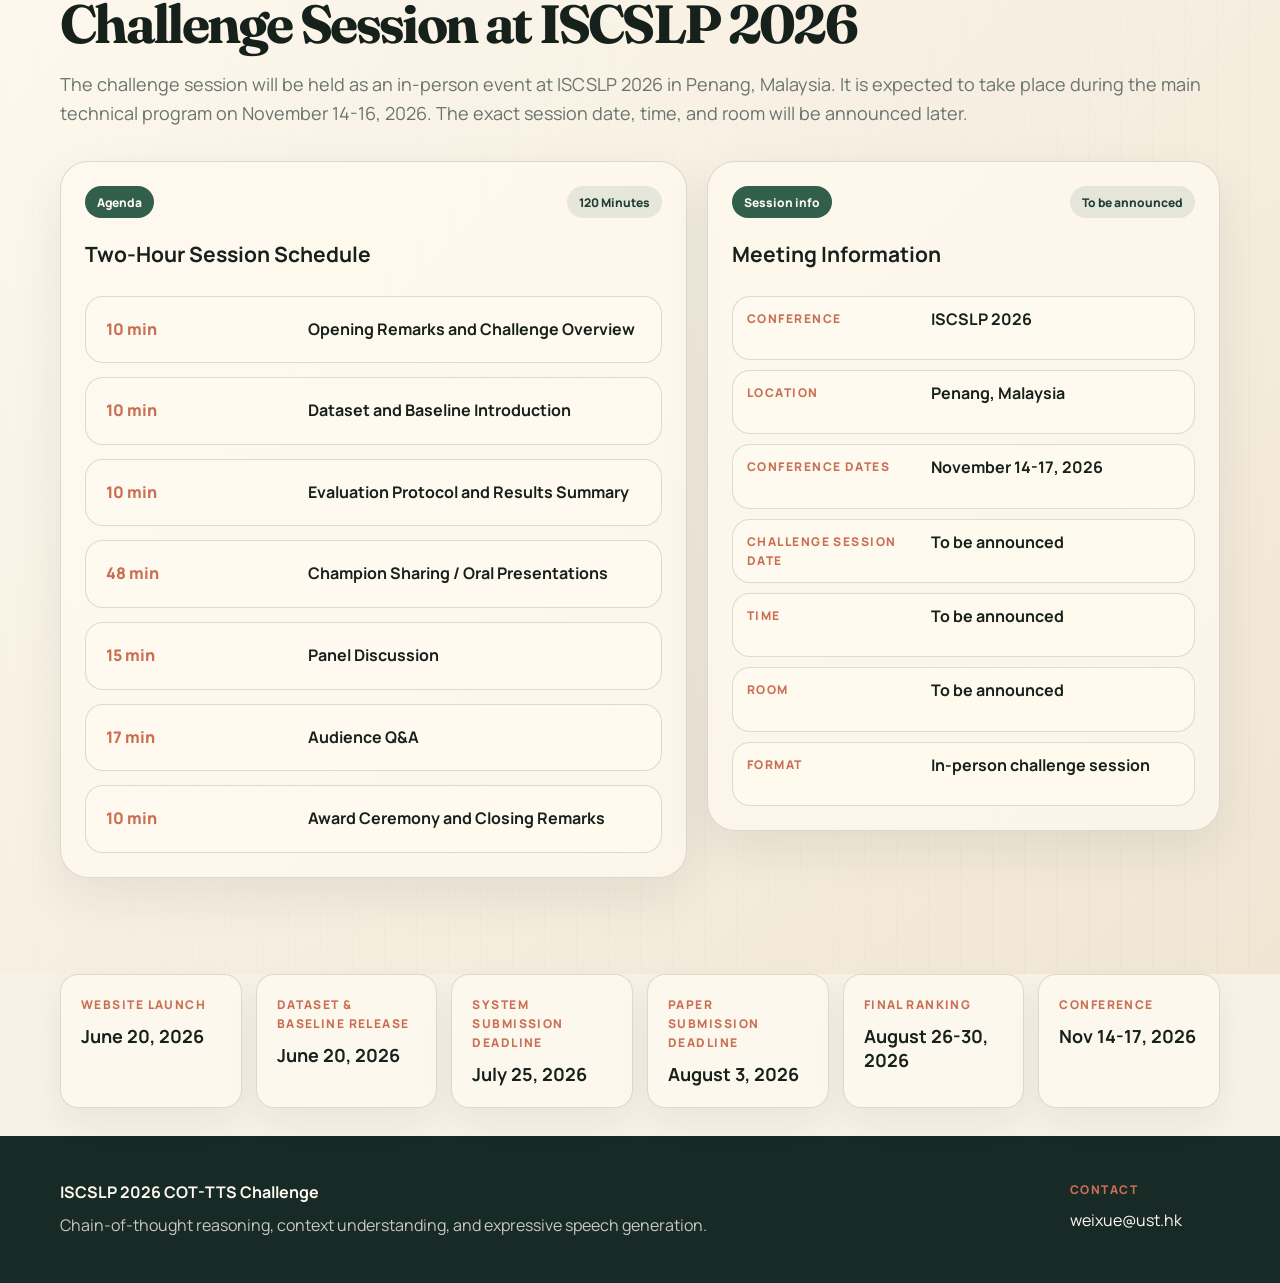
==== commit 960f9c51: "Update index.html" ====
--- a/index.html
+++ b/index.html
@@ -47,7 +47,7 @@
         </div>
         <div class="container hero-grid">
           <div class="hero-copy reveal">
-            <p class="eyebrow">ISCSLP 2026 challenge proposal</p>
+            <p class="eyebrow">ISCSLP 2026 challenge</p>
             <h1>CoT-TTS: Chain-of-Thought Reasoning for Context-Aware Text-to-Speech</h1>
             <p class="lead">
               Build TTS systems that reason from dialogue context,
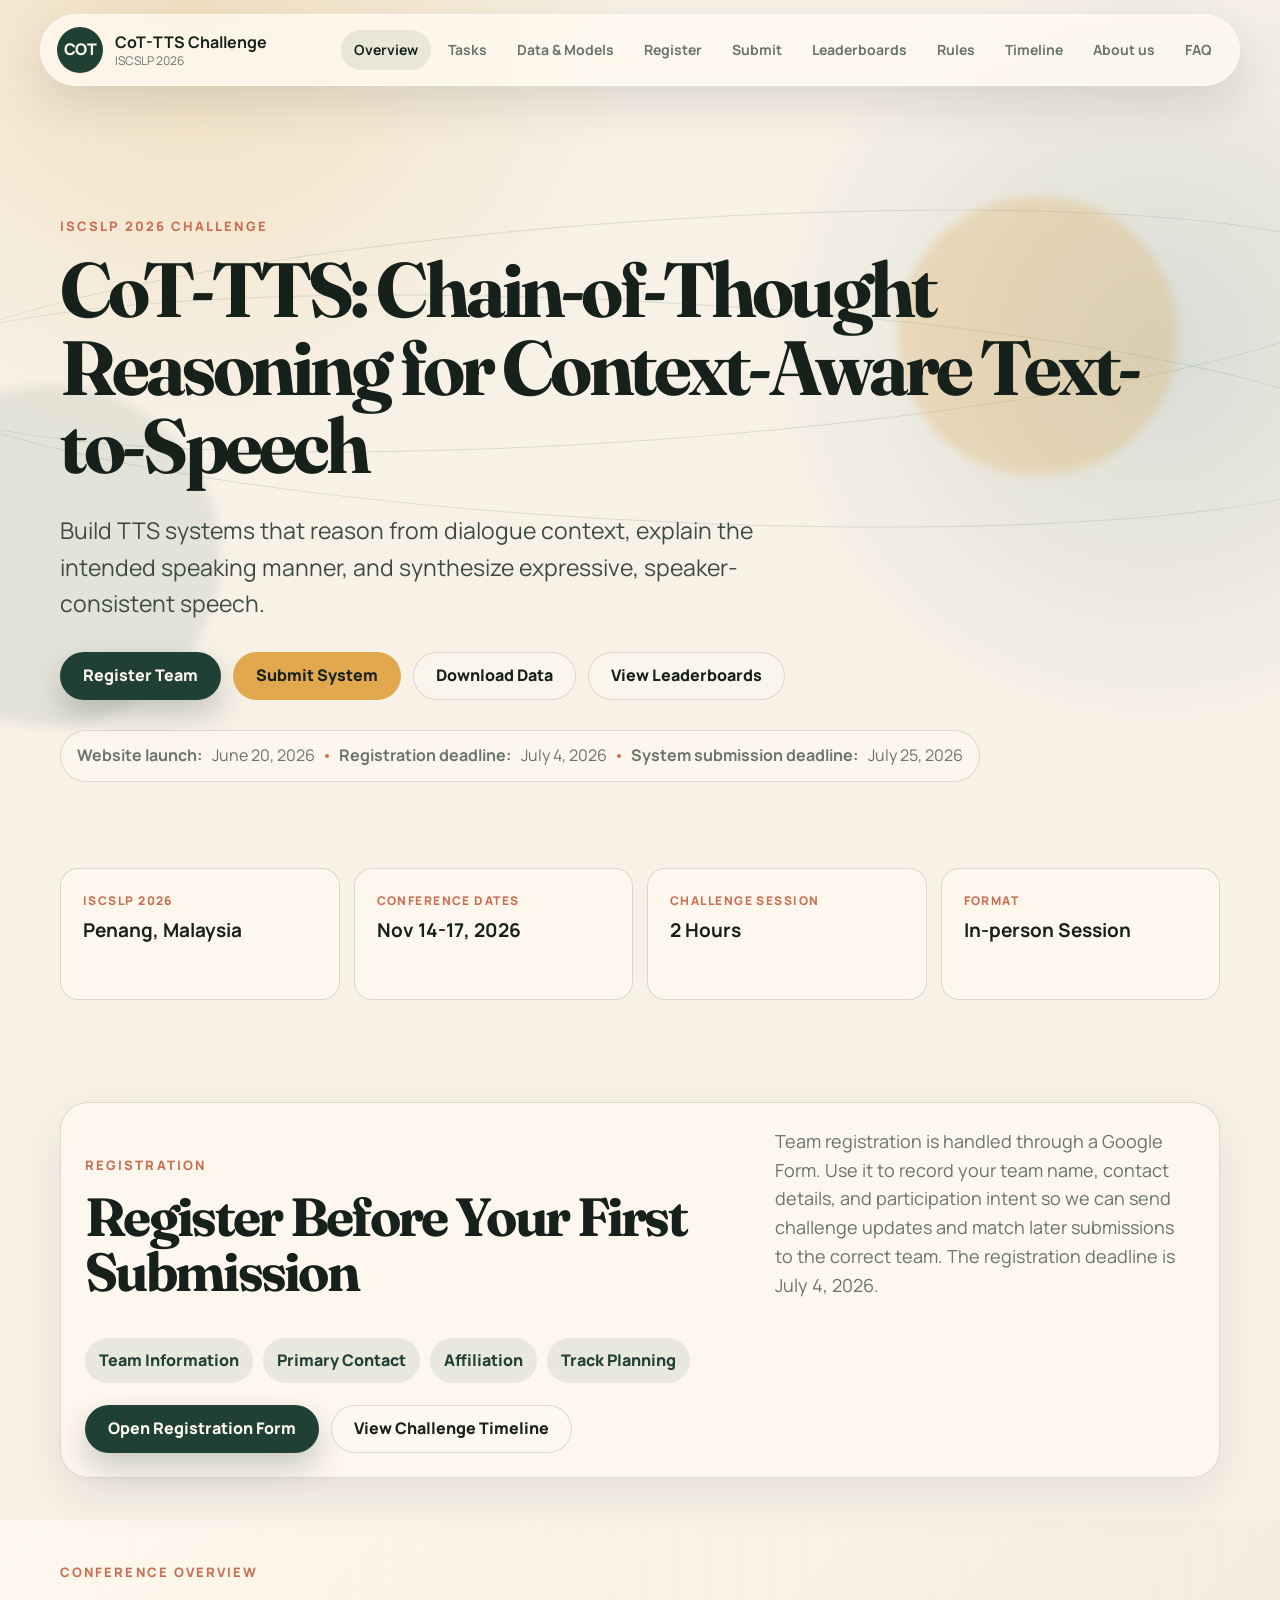
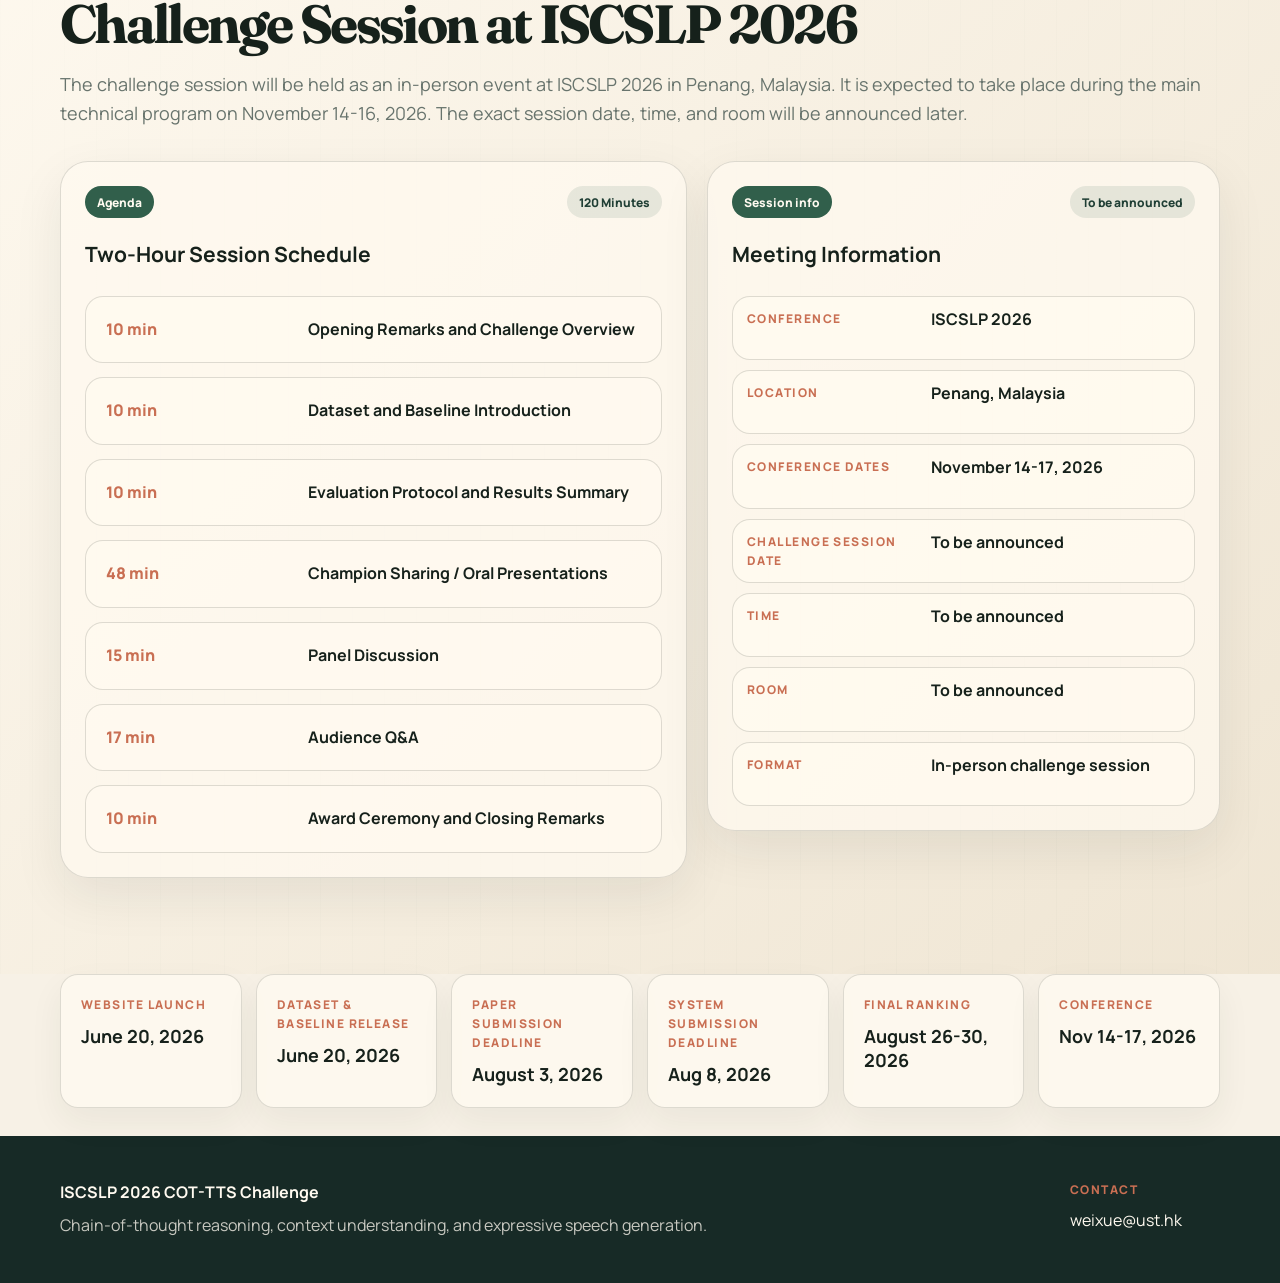
==== commit 0503fdde: "Update index.html" ====
--- a/index.html
+++ b/index.html
@@ -193,12 +193,12 @@
           <strong>June 20, 2026</strong>
         </article>
         <article>
-          <span>System Submission Deadline</span>
-          <strong>July 25, 2026</strong>
-        </article>
-        <article>
           <span>Paper Submission Deadline</span>
           <strong>August 3, 2026</strong>
+        </article>
+        <article>
+          <span>System Submission Deadline</span>
+          <strong>Aug 8, 2026</strong>
         </article>
         <article>
           <span>Final Ranking</span>
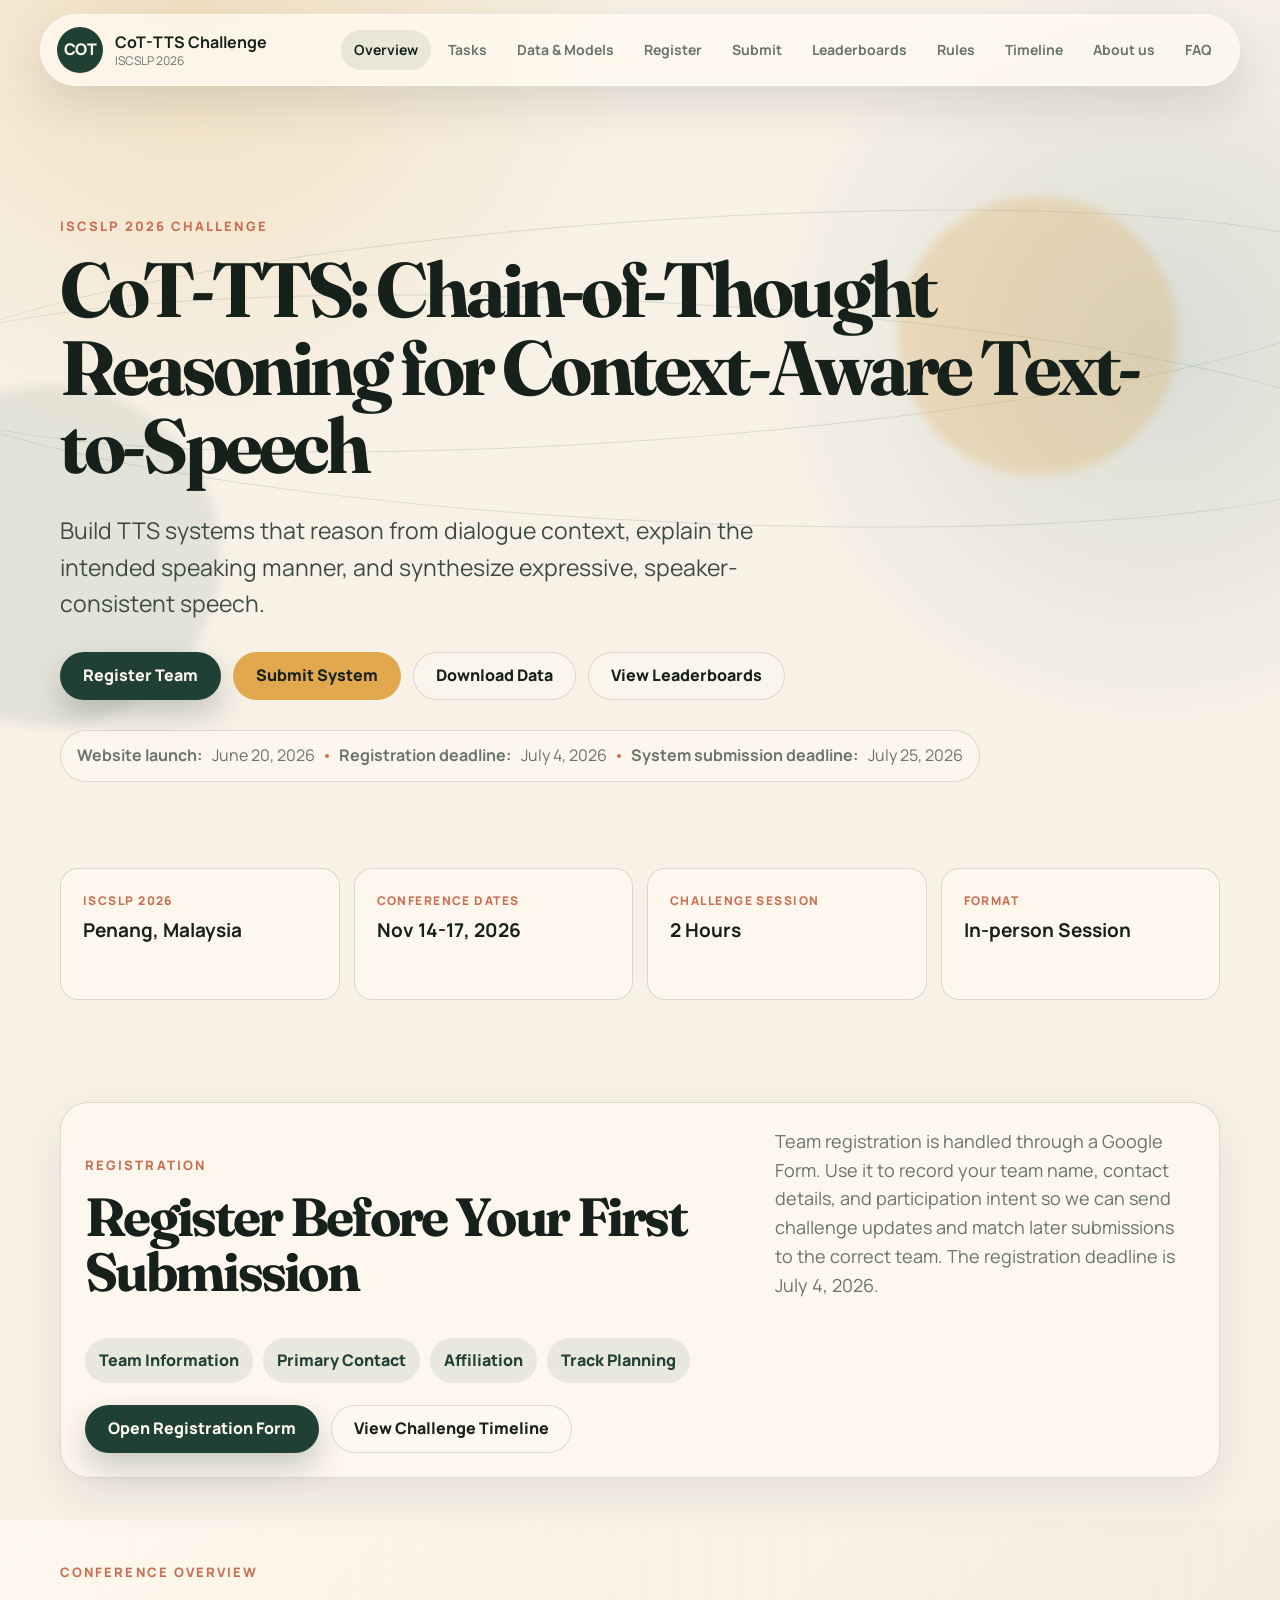
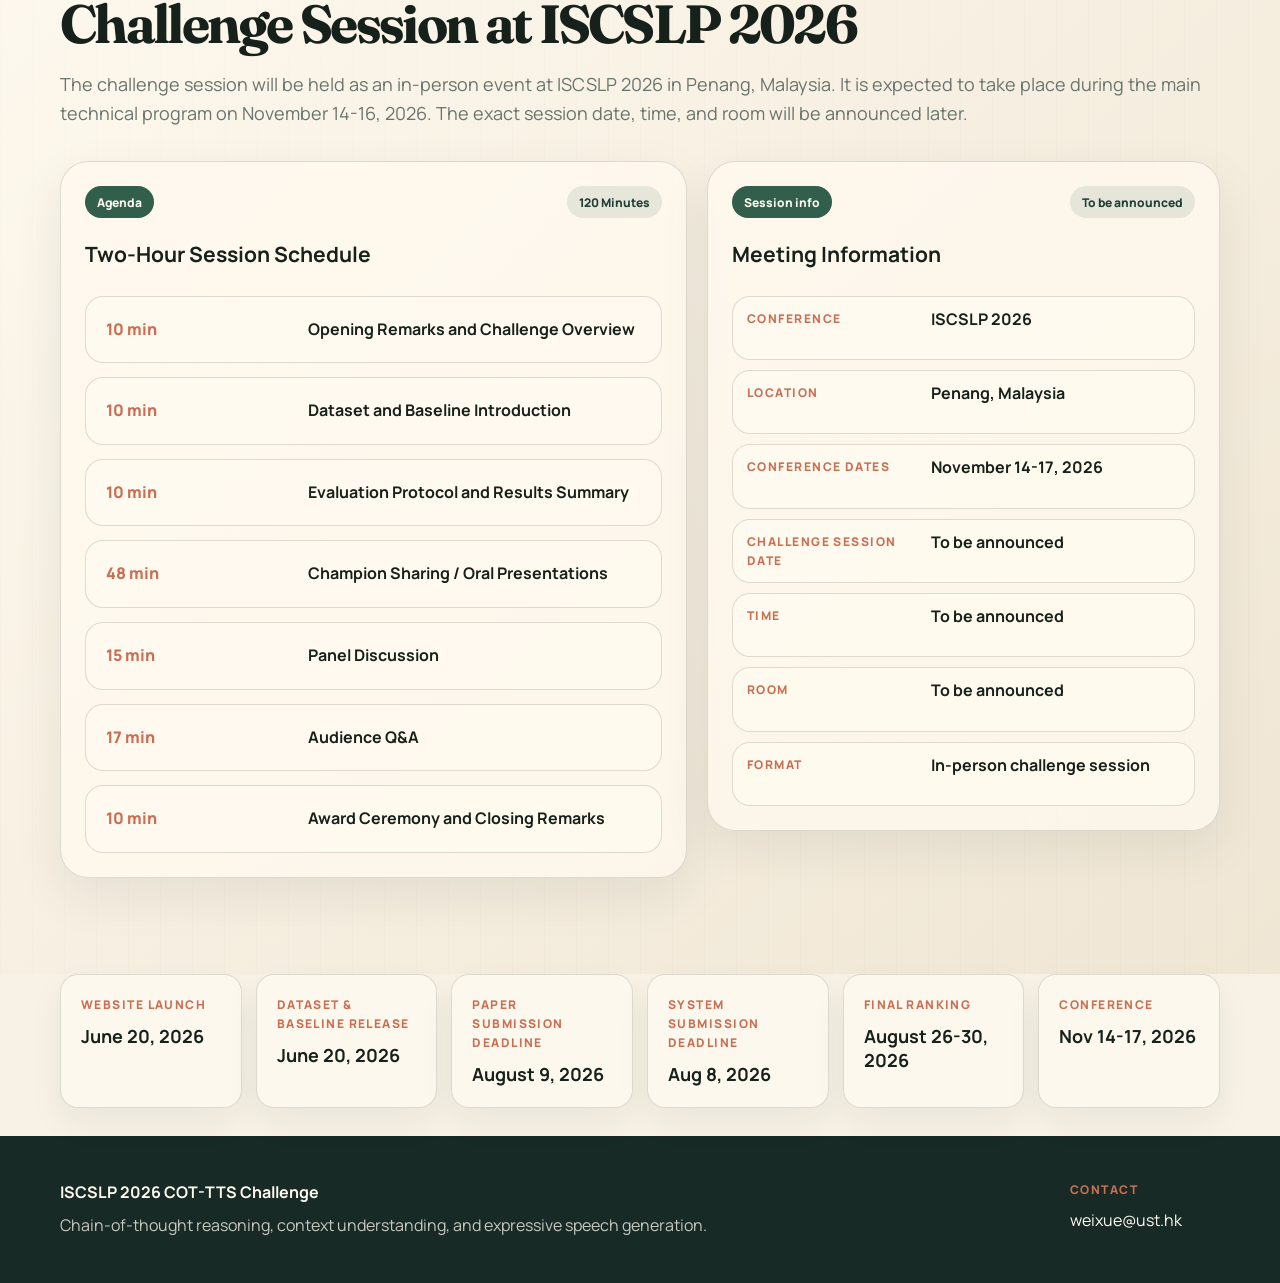
==== commit e3d3fdc9: "Update index.html" ====
--- a/index.html
+++ b/index.html
@@ -194,7 +194,7 @@
         </article>
         <article>
           <span>Paper Submission Deadline</span>
-          <strong>August 3, 2026</strong>
+          <strong>August 9, 2026</strong>
         </article>
         <article>
           <span>System Submission Deadline</span>
